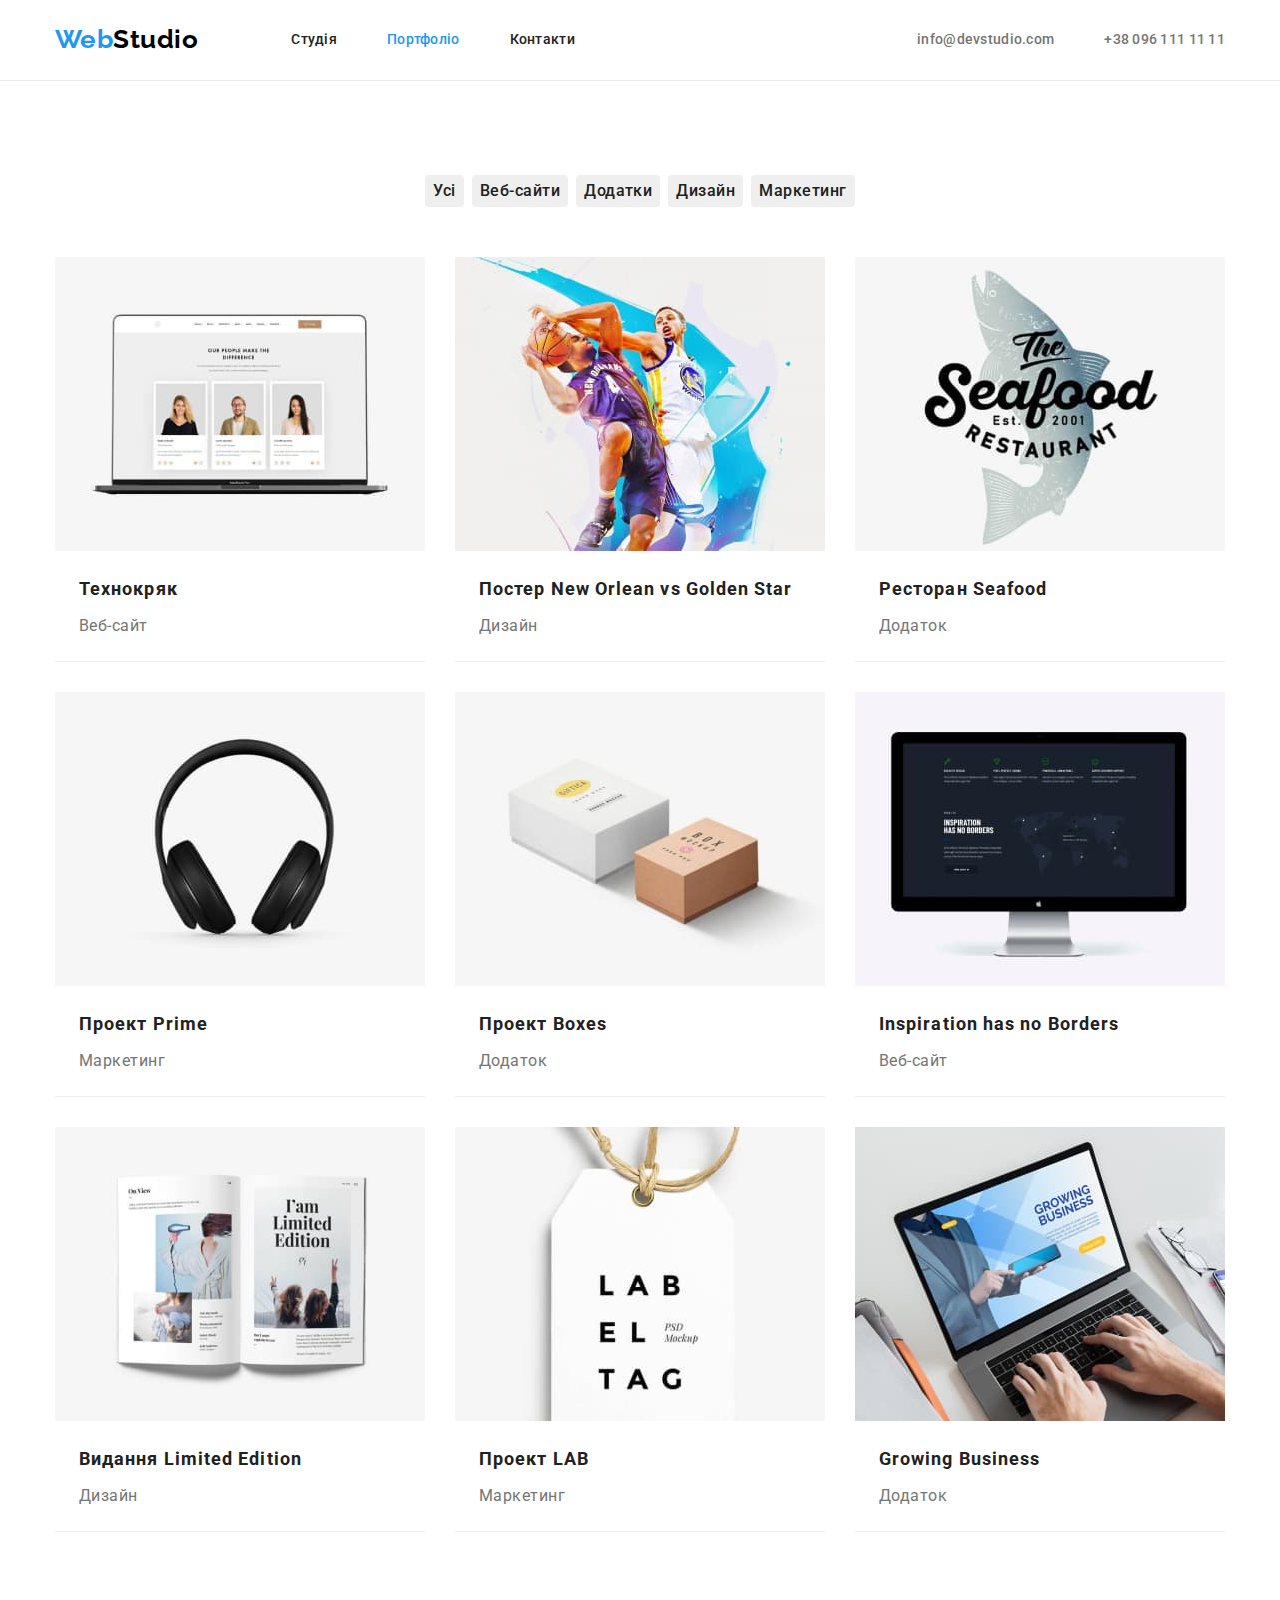
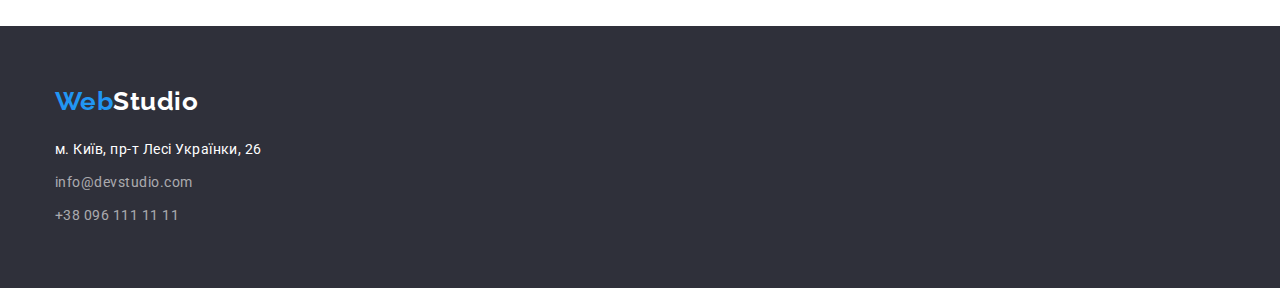
==== portfolio.html @ afb851de "HTML + CSS" ====
<!DOCTYPE html>
<html lang="uk">
  <head>
    <meta charset="UTF-8" />
    <meta http-equiv="X-UA-Compatible" content="IE=edge" />
    <meta name="viewport" content="width=device-width, initial-scale=1.0" />
    <title>Портфоліо</title>
    <link rel="preconnect" href="https://fonts.googleapis.com" />
    <link rel="preconnect" href="https://fonts.gstatic.com" crossorigin />
    <link
      href="https://fonts.googleapis.com/css2?family=Raleway:wght@700&family=Roboto:wght@400;500;700;900&display=swap"
      rel="stylesheet"
    />
    <link
      rel="stylesheet"
      href="https://cdnjs.cloudflare.com/ajax/libs/modern-normalize/1.1.0/modern-normalize.min.css"
    />
    <link rel="stylesheet" href="./css/styles.css" />
  </head>
  <body>
    <!-- Шапка -->
    <header class="hat">
      <div class="container">
        <!-- Головна навігація -->
        <nav class="hat-nav">
          <!-- Логотип -->
          <a href="./index.html" lang="en" class="logo-hat link"
            ><span class="logo-web">Web</span>Studio</a
          >
          <!-- Меню -->
          <ul class="hat-navigation list">
            <li class="item">
              <a href="./index.html" class="studio link">Студія</a>
            </li>
            <li class="item"><a href="" class="current link">Портфоліо</a></li>
            <li class="item"><a href="" class="contact link">Контакти</a></li>
          </ul>
        </nav>
        <!-- Контакти -->
        <ul class="hat-contact list">
          <li class="item">
            <a href="mailto:info@devstudio.com" class="link"
              >info@devstudio.com</a
            >
          </li>
          <li class="item">
            <a href="tel:+380961111111" class="link">+38 096 111 11 11</a>
          </li>
        </ul>
      </div>
    </header>

    <!-- Контент -->
    <main>
      <!-- Портфоліо -->
      <section class="section works">
        <div class="container">
          <!-- Невидимий заголовок -->
          <h1 class="hidden-title">Портфоліо виконаних робіт</h1>
          <!-- Фільтер -->
          <ul class="filter list">
            <li class="item">
              <button type="button" class="push">Усі</button>
            </li>
            <li class="item">
              <button type="button" class="push">Веб-сайти</button>
            </li>
            <li class="item">
              <button type="button" class="push">Додатки</button>
            </li>
            <li class="item">
              <button type="button" class="push">Дизайн</button>
            </li>
            <li class="item">
              <button type="button" class="push">Маркетинг</button>
            </li>
          </ul>
          <!-- Портфоліо робіт -->
          <ul class="works list">
            <li class="item">
              <a href="" class="link">
                <img
                  class="works-img"
                  src="./images/img-portfolio-01.jpg"
                  alt="Ноутбук з відкритим веб-сайтом"
                  width="370"
                  height="294"
                />
                <h2 class="title">Технокряк</h2>
                <p class="type">Веб-сайт</p>
              </a>
            </li>
            <li class="item">
              <a href="" class="link">
                <img
                  class="works-img"
                  src="./images/img-portfolio-02.jpg"
                  alt="Два баскетболісти з м'ячем"
                  width="370"
                  height="294"
                />
                <h2 class="title">Постер New Orlean vs Golden Star</h2>
                <p class="type">Дизайн</p>
              </a>
            </li>
            <li class="item">
              <a href="" class="link">
                <img
                  class="works-img"
                  src="./images/img-portfolio-03.jpg"
                  alt="Логотип ресторану Seafood"
                  width="370"
                  height="294"
                />
                <h2 class="title">Ресторан Seafood</h2>
                <p class="type">Додаток</p>
              </a>
            </li>
            <li class="item">
              <a href="" class="link">
                <img
                  class="works-img"
                  src="./images/img-portfolio-04.jpg"
                  alt="Навушники"
                  width="370"
                  height="294"
                />
                <h2 class="title">Проект Prime</h2>
                <p class="type">Маркетинг</p>
              </a>
            </li>
            <li class="item">
              <a href="" class="link">
                <img
                  class="works-img"
                  src="./images/img-portfolio-05.jpg"
                  alt="Дві коробки"
                  width="370"
                  height="294"
                />
                <h2 class="title">Проект Boxes</h2>
                <p class="type">Додаток</p>
              </a>
            </li>
            <li class="item">
              <a href="" class="link">
                <img
                  class="works-img"
                  src="./images/img-portfolio-06.jpg"
                  alt="Монітор комп'ютера"
                  width="370"
                  height="294"
                />
                <h2 lang="en" class="title">Inspiration has no Borders</h2>
                <p class="type">Веб-сайт</p>
              </a>
            </li>
            <li class="item">
              <a href="" class="link">
                <img
                  class="works-img"
                  src="./images/img-portfolio-07.jpg"
                  alt="Відкрита крижка"
                  width="370"
                  height="294"
                />
                <h2 class="title">Видання Limited Edition</h2>
                <p class="type">Дизайн</p>
              </a>
            </li>
            <li class="item">
              <a href="" class="link">
                <img
                  class="works-img"
                  src="./images/img-portfolio-08.jpg"
                  alt="Логотип LAB EL TAG"
                  width="370"
                  height="294"
                />
                <h2 class="title">Проект LAB</h2>
                <p class="type">Маркетинг</p>
              </a>
            </li>
            <li class="item">
              <a href="" class="link">
                <img
                  class="works-img"
                  src="./images/img-portfolio-09.jpg"
                  alt="Відкритий ноутбук"
                  width="370"
                  height="294"
                />
                <h2 lang="en" class="title">Growing Business</h2>
                <p class="type">Додаток</p>
              </a>
            </li>
          </ul>
        </div>
      </section>
    </main>

    <!-- Підвал -->
    <footer class="lower">
      <div class="container">
        <!-- Логотип -->
        <a href="./index.html" lang="en" class="logo-lower link"
          ><span class="logo-web">Web</span>Studio</a
        >
        <!-- Адреса і контакти -->
        <address class="communication">
          <ul class="lower-contact list">
            <li>
              <a
                href="https://goo.gl/maps/mxhUFA1pZr8x9ej18"
                target="_blank"
                rel="noopener noreferrer"
                class="house link"
                >м. Київ, пр-т Лесі Українки, 26</a
              >
            </li>
            <li>
              <a href="mailto:info@devstudio.com" class="lower-mail link"
                >info@devstudio.com</a
              >
            </li>
            <li>
              <a href="tel:+380961111111" class="lower-tel link"
                >+38 096 111 11 11</a
              >
            </li>
          </ul>
        </address>
      </div>
    </footer>
  </body>
</html>
---- css/styles.css ----
:root {
  --logo-web: #2196f3;
  --logo-studio-hat: #000000;
  --background-global: #ffffff;
  --background-hero-footer: #2f303a;
  --background-team: #f5f4fa;
  --color-primery-white: #ffffff;
  --color-title: #212121;
  --color-text: #757575;
  --color-border-header: #ececec;
  --color-border-potfolio: #eeeeee;
  --hover-focus-button: #2196f3;
}

body {
  background-color: var(--background-global);
  color: var(--color-text);

  font-family: Roboto, sans-serif;
  letter-spacing: 0.03em;

  margin: 0;
}

.container {
  width: 1200px;
  margin-left: auto;
  margin-right: auto;
  padding-left: 15px;
  padding-right: 15px;
}

/* Приховані заголовки, маркери списків, підкреслення посилань */

.hidden-title {
  display: none;
}

.list {
  margin: 0;
  padding: 0;
  list-style: none;
}

.link {
  text-decoration: none;
}

/* Логотип */

.logo-hat,
.logo-lower {
  font-family: Raleway, sans-serif;
  font-weight: 700;
  font-size: 26px;
  line-height: 1.2;
}

.logo-web {
  color: var(--logo-web);
}

.logo-hat {
  color: var(--logo-studio-hat);

  margin-right: 93px;
}

.logo-lower {
  color: var(--color-primery-white);

  margin-top: 0;
}

/* Header - Шапка: меню, пошта і телефон */

.hat .container,
.hat-nav {
  display: flex;
  align-items: center;
}

.hat-navigation.list,
.hat-contact.list {
  display: flex;

  font-weight: 500;
  font-size: 14px;
  line-height: 1.14;
  letter-spacing: 0.02em;
}

.hat-navigation > .item:not(:last-child),
.hat-contact > .item:not(:last-child) {
  margin-right: 50px;
}

.hat-navigation .link,
.hat-contact .link {
  display: block;
  padding-top: 32px;
  padding-bottom: 32px;
}

.studio,
.portfolio,
.contact {
  color: var(--color-title);
}

.hat-contact.list {
  margin-left: auto;
}

.hat-contact .link {
  color: var(--color-text);
}

.hat {
  border-bottom: 1px solid var(--color-border-header);
}

/* Footer - Підвал: адреса, пошта і телефон */

.lower {
  background-color: var(--background-hero-footer);

  font-size: 14px;
  line-height: 1.71;

  padding-top: 60px;
  padding-bottom: 60px;
}

.communication {
  margin-top: 20px;
}

.lower-contact .link {
  font-style: normal;

  display: inline-block;
  padding: 0;
  margin: 0;
}

.lower-contact .house.link,
.lower-contact .lower-mail.link {
  margin-bottom: 9px;
}

.house {
  color: var(--color-primery-white);
}

.lower-mail,
.lower-tel {
  color: rgba(255, 255, 255, 0.6);
}

/* Hover and Focus: navigation and contact */

.current,
.hat-navigation a:hover,
.hat-navigation a:focus,
.hat-contact a:hover,
.hat-contact a:focus,
.communication a:hover,
.communication a:focus {
  color: var(--hover-focus-button);
}

/* HOME PAGE - СТУДІЯ */

/* Hero */

.section.hero {
  background-color: var(--background-hero-footer);
  text-align: center;
  padding-top: 200px;
  padding-bottom: 200px;
}

.section.hero .title {
  color: var(--color-primery-white);

  font-weight: 900;
  font-size: 44px;
  line-height: 1.36;
  letter-spacing: 0.06em;
  text-transform: uppercase;

  margin-top: 0;
  margin-bottom: 30px;
}

.section.hero .push {
  background-color: var(--hover-focus-button);
  color: var(--color-primery-white);

  font-family: inherit;
  font-weight: 700;
  font-size: 16px;
  line-height: 1.88;
  align-items: center;
  letter-spacing: 0.06em;

  cursor: pointer;

  border-radius: 4px;
}

/* Особливості */

.section.features {
  padding-top: 94px;
  padding-bottom: 94px;
}

.section.features .list {
  display: flex;
}

.section.features .item:not(:last-child) {
  margin-right: 30px;
}

.section.features .title {
  color: var(--color-title);

  font-weight: 700;
  font-size: 14px;
  line-height: 1.14;
  text-transform: uppercase;

  margin-top: 0;
  margin-bottom: 10px;
}

.section.features .text {
  font-size: 14px;
  line-height: 1.71;

  margin-top: 0;
  margin-bottom: 0;
}

/* Послуги */

.section.service {
  padding-bottom: 94px;
}

.section.service .list,
.section.team .list {
  display: flex;
}

.service-img {
  display: block;
}

.section.service .item:not(:last-child) {
  margin-right: 30px;
}

.our-service,
.our-team {
  color: var(--color-title);

  font-weight: 700;
  font-size: 36px;
  line-height: 1.17;
  text-align: center;

  margin-top: 0;
  margin-bottom: 50px;
}

/* Команда */

.section.team {
  background-color: var(--background-team);

  padding-top: 94px;
  padding-bottom: 94px;
}

.section.team .item:not(:last-child) {
  margin-right: 30px;
}

.team-img {
  display: block;
  margin-bottom: 30px;
}

.section.team .item {
  background-color: var(--background-global);
  padding-bottom: 30px;
}

.section.team .title {
  color: var(--color-title);

  font-weight: 500;
  font-size: 16px;
  line-height: 1.19;
  text-align: center;

  margin-top: 0;
  margin-bottom: 10px;
}

.section.team .type {
  font-size: 16px;
  line-height: 1.19;
  text-align: center;

  margin-top: 0;
  margin-bottom: 0;
}

/* PAGE - ПОРТФОЛІО */

/* Портфоліо - Фільтр */

.section.works {
  padding-top: 94px;
  padding-bottom: 94px;
}

.section.works .filter.list {
  display: flex;
  justify-content: center;
  margin-bottom: 50px;
}

.filter.list > .item {
  margin-right: 8px;
}

.filter.list > .item:last-of-type {
  margin-right: 0;
}

.filter .push {
  color: var(--color-title);

  font-family: inherit;
  font-weight: 500;
  font-size: 16px;
  line-height: 1.63;
  text-align: center;
  letter-spacing: 0.03em;

  cursor: pointer;

  border-color: transparent;
  border-radius: 4px;
}

.filter .push:hover,
.filter .push:focus {
  background-color: var(--hover-focus-button);
  color: var(--color-primery-white);
}

/* Портфоліо - Фото і текст */

.section.works .works.list {
  display: flex;
  flex-wrap: wrap;
  gap: 30px;
}

.works.list > .item {
  flex-basis: calc((100% - 60px) / 3);

  padding-bottom: 20px;

  border-bottom: 1px solid var(--color-border-potfolio);
}

.works-img {
  display: block;
  margin-bottom: 20px;
}

.works .title {
  color: var(--color-title);

  font-weight: 700;
  font-size: 18px;
  line-height: 2;
  letter-spacing: 0.06em;

  margin-top: 0;
  margin-bottom: 4px;
  padding-left: 24px;
  padding-right: 24px;
}

.works .type {
  color: var(--color-text);

  font-size: 16px;
  line-height: 1.88;

  margin-top: 0;
  margin-bottom: 0;
  padding-left: 24px;
  padding-right: 24px;
}
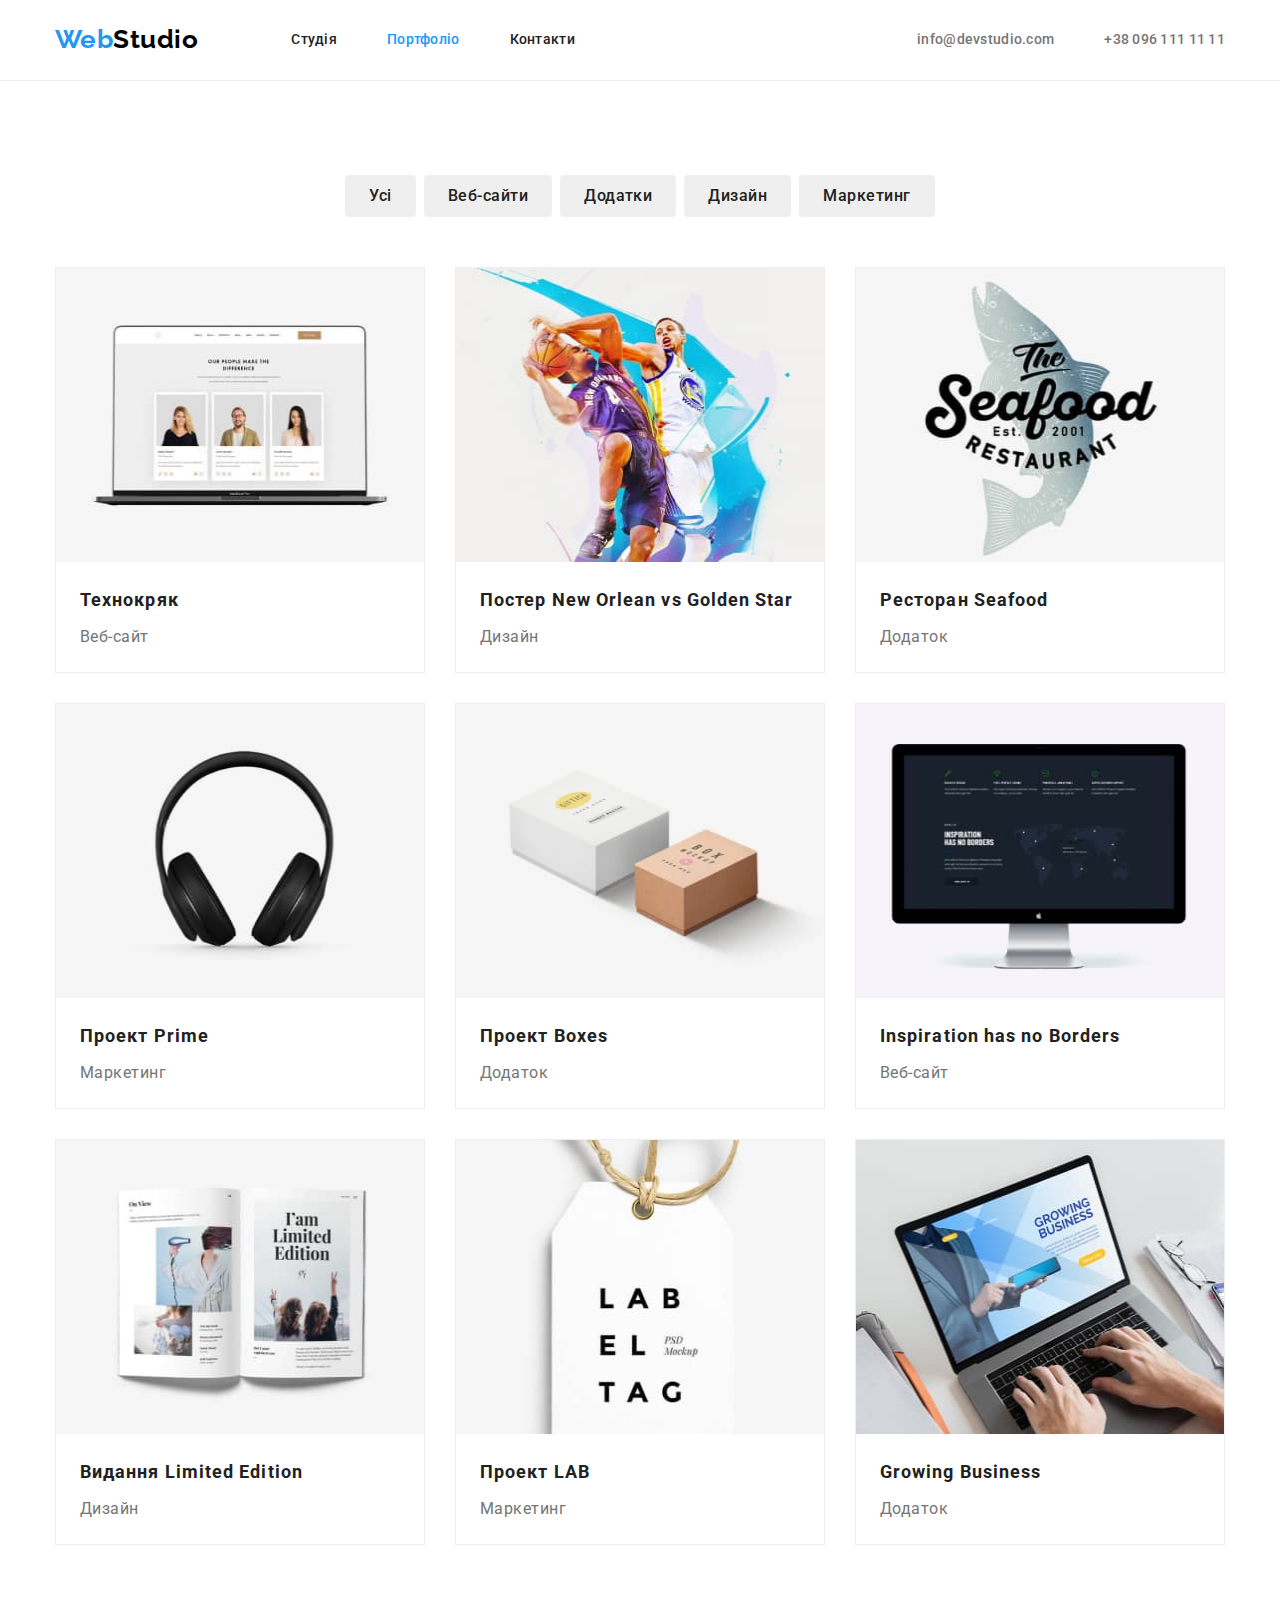
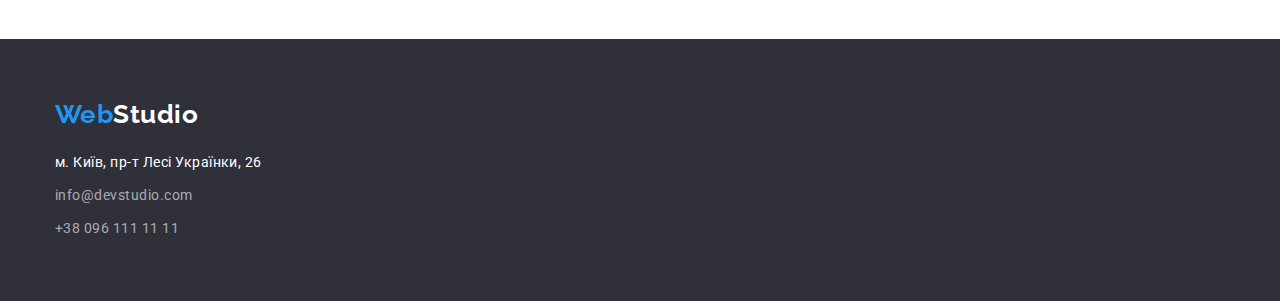
==== commit e6d88ea8: "Update" ====
--- a/portfolio.html
+++ b/portfolio.html
@@ -32,8 +32,8 @@
             <li class="item">
               <a href="./index.html" class="studio link">Студія</a>
             </li>
-            <li class="item"><a href="" class="current link">Портфоліо</a></li>
-            <li class="item"><a href="" class="contact link">Контакти</a></li>
+            <li class="item"><a href="#" class="current link">Портфоліо</a></li>
+            <li class="item"><a href="#" class="contact link">Контакти</a></li>
           </ul>
         </nav>
         <!-- Контакти -->
@@ -78,12 +78,17 @@
           <!-- Портфоліо робіт -->
           <ul class="works list">
             <li class="item">
-              <a href="" class="link">
+              <a
+                href="#"
+                class="link"
+                target="_blank"
+                rel="noopener noreferrer"
+              >
                 <img
                   class="works-img"
                   src="./images/img-portfolio-01.jpg"
                   alt="Ноутбук з відкритим веб-сайтом"
-                  width="370"
+                  width="368"
                   height="294"
                 />
                 <h2 class="title">Технокряк</h2>
@@ -91,12 +96,17 @@
               </a>
             </li>
             <li class="item">
-              <a href="" class="link">
+              <a
+                href="#"
+                class="link"
+                target="_blank"
+                rel="noopener noreferrer"
+              >
                 <img
                   class="works-img"
                   src="./images/img-portfolio-02.jpg"
                   alt="Два баскетболісти з м'ячем"
-                  width="370"
+                  width="368"
                   height="294"
                 />
                 <h2 class="title">Постер New Orlean vs Golden Star</h2>
@@ -104,12 +114,17 @@
               </a>
             </li>
             <li class="item">
-              <a href="" class="link">
+              <a
+                href="#"
+                class="link"
+                target="_blank"
+                rel="noopener noreferrer"
+              >
                 <img
                   class="works-img"
                   src="./images/img-portfolio-03.jpg"
                   alt="Логотип ресторану Seafood"
-                  width="370"
+                  width="368"
                   height="294"
                 />
                 <h2 class="title">Ресторан Seafood</h2>
@@ -117,12 +132,17 @@
               </a>
             </li>
             <li class="item">
-              <a href="" class="link">
+              <a
+                href="#"
+                class="link"
+                target="_blank"
+                rel="noopener noreferrer"
+              >
                 <img
                   class="works-img"
                   src="./images/img-portfolio-04.jpg"
                   alt="Навушники"
-                  width="370"
+                  width="368"
                   height="294"
                 />
                 <h2 class="title">Проект Prime</h2>
@@ -130,12 +150,17 @@
               </a>
             </li>
             <li class="item">
-              <a href="" class="link">
+              <a
+                href="#"
+                class="link"
+                target="_blank"
+                rel="noopener noreferrer"
+              >
                 <img
                   class="works-img"
                   src="./images/img-portfolio-05.jpg"
                   alt="Дві коробки"
-                  width="370"
+                  width="368"
                   height="294"
                 />
                 <h2 class="title">Проект Boxes</h2>
@@ -143,12 +168,17 @@
               </a>
             </li>
             <li class="item">
-              <a href="" class="link">
+              <a
+                href="#"
+                class="link"
+                target="_blank"
+                rel="noopener noreferrer"
+              >
                 <img
                   class="works-img"
                   src="./images/img-portfolio-06.jpg"
                   alt="Монітор комп'ютера"
-                  width="370"
+                  width="368"
                   height="294"
                 />
                 <h2 lang="en" class="title">Inspiration has no Borders</h2>
@@ -156,12 +186,17 @@
               </a>
             </li>
             <li class="item">
-              <a href="" class="link">
+              <a
+                href="#"
+                class="link"
+                target="_blank"
+                rel="noopener noreferrer"
+              >
                 <img
                   class="works-img"
                   src="./images/img-portfolio-07.jpg"
                   alt="Відкрита крижка"
-                  width="370"
+                  width="368"
                   height="294"
                 />
                 <h2 class="title">Видання Limited Edition</h2>
@@ -169,12 +204,17 @@
               </a>
             </li>
             <li class="item">
-              <a href="" class="link">
+              <a
+                href="#"
+                class="link"
+                target="_blank"
+                rel="noopener noreferrer"
+              >
                 <img
                   class="works-img"
                   src="./images/img-portfolio-08.jpg"
                   alt="Логотип LAB EL TAG"
-                  width="370"
+                  width="368"
                   height="294"
                 />
                 <h2 class="title">Проект LAB</h2>
@@ -182,12 +222,17 @@
               </a>
             </li>
             <li class="item">
-              <a href="" class="link">
+              <a
+                href="#"
+                class="link"
+                target="_blank"
+                rel="noopener noreferrer"
+              >
                 <img
                   class="works-img"
                   src="./images/img-portfolio-09.jpg"
                   alt="Відкритий ноутбук"
-                  width="370"
+                  width="368"
                   height="294"
                 />
                 <h2 lang="en" class="title">Growing Business</h2>
--- a/css/styles.css
+++ b/css/styles.css
@@ -33,7 +33,9 @@
 /* Приховані заголовки, маркери списків, підкреслення посилань */
 
 .hidden-title {
-  display: none;
+  color: transparent;
+  font-size: 0;
+  margin: 0;
 }
 
 .list {
@@ -176,12 +178,16 @@
 
 .section.hero {
   background-color: var(--background-hero-footer);
-  text-align: center;
+
+  text-align: center;
+
   padding-top: 200px;
   padding-bottom: 200px;
 }
 
 .section.hero .title {
+  width: 696px;
+
   color: var(--color-primery-white);
 
   font-weight: 900;
@@ -190,8 +196,7 @@
   letter-spacing: 0.06em;
   text-transform: uppercase;
 
-  margin-top: 0;
-  margin-bottom: 30px;
+  margin: 0 auto 30px auto;
 }
 
 .section.hero .push {
@@ -200,14 +205,15 @@
 
   font-family: inherit;
   font-weight: 700;
-  font-size: 16px;
   line-height: 1.88;
   align-items: center;
   letter-spacing: 0.06em;
 
   cursor: pointer;
 
+  padding: 10px 32px 10px 32px;
   border-radius: 4px;
+  border-color: transparent;
 }
 
 /* Особливості */
@@ -221,6 +227,10 @@
   display: flex;
 }
 
+.section.features .item {
+  width: 270px;
+}
+
 .section.features .item:not(:last-child) {
   margin-right: 30px;
 }
@@ -228,7 +238,6 @@
 .section.features .title {
   color: var(--color-title);
 
-  font-weight: 700;
   font-size: 14px;
   line-height: 1.14;
   text-transform: uppercase;
@@ -258,6 +267,7 @@
 
 .service-img {
   display: block;
+  text-align: center;
 }
 
 .section.service .item:not(:last-child) {
@@ -268,7 +278,6 @@
 .our-team {
   color: var(--color-title);
 
-  font-weight: 700;
   font-size: 36px;
   line-height: 1.17;
   text-align: center;
@@ -292,11 +301,14 @@
 
 .team-img {
   display: block;
+  text-align: center;
+
   margin-bottom: 30px;
 }
 
 .section.team .item {
   background-color: var(--background-global);
+
   padding-bottom: 30px;
 }
 
@@ -304,7 +316,6 @@
   color: var(--color-title);
 
   font-weight: 500;
-  font-size: 16px;
   line-height: 1.19;
   text-align: center;
 
@@ -313,7 +324,6 @@
 }
 
 .section.team .type {
-  font-size: 16px;
   line-height: 1.19;
   text-align: center;
 
@@ -349,12 +359,13 @@
 
   font-family: inherit;
   font-weight: 500;
-  font-size: 16px;
   line-height: 1.63;
   text-align: center;
   letter-spacing: 0.03em;
 
   cursor: pointer;
+
+  padding: 6px 22px 6px 22px;
 
   border-color: transparent;
   border-radius: 4px;
@@ -375,22 +386,25 @@
 }
 
 .works.list > .item {
-  flex-basis: calc((100% - 60px) / 3);
+  flex-basis: calc((100% - 10px) / 3);
+  max-width: 370px;
 
   padding-bottom: 20px;
 
-  border-bottom: 1px solid var(--color-border-potfolio);
+  border: 1px solid var(--color-border-potfolio);
 }
 
 .works-img {
   display: block;
-  margin-bottom: 20px;
+  text-align: center;
+  box-sizing: border-box;
+
+  margin: 0 auto 20px auto;
 }
 
 .works .title {
   color: var(--color-title);
 
-  font-weight: 700;
   font-size: 18px;
   line-height: 2;
   letter-spacing: 0.06em;
@@ -404,7 +418,6 @@
 .works .type {
   color: var(--color-text);
 
-  font-size: 16px;
   line-height: 1.88;
 
   margin-top: 0;
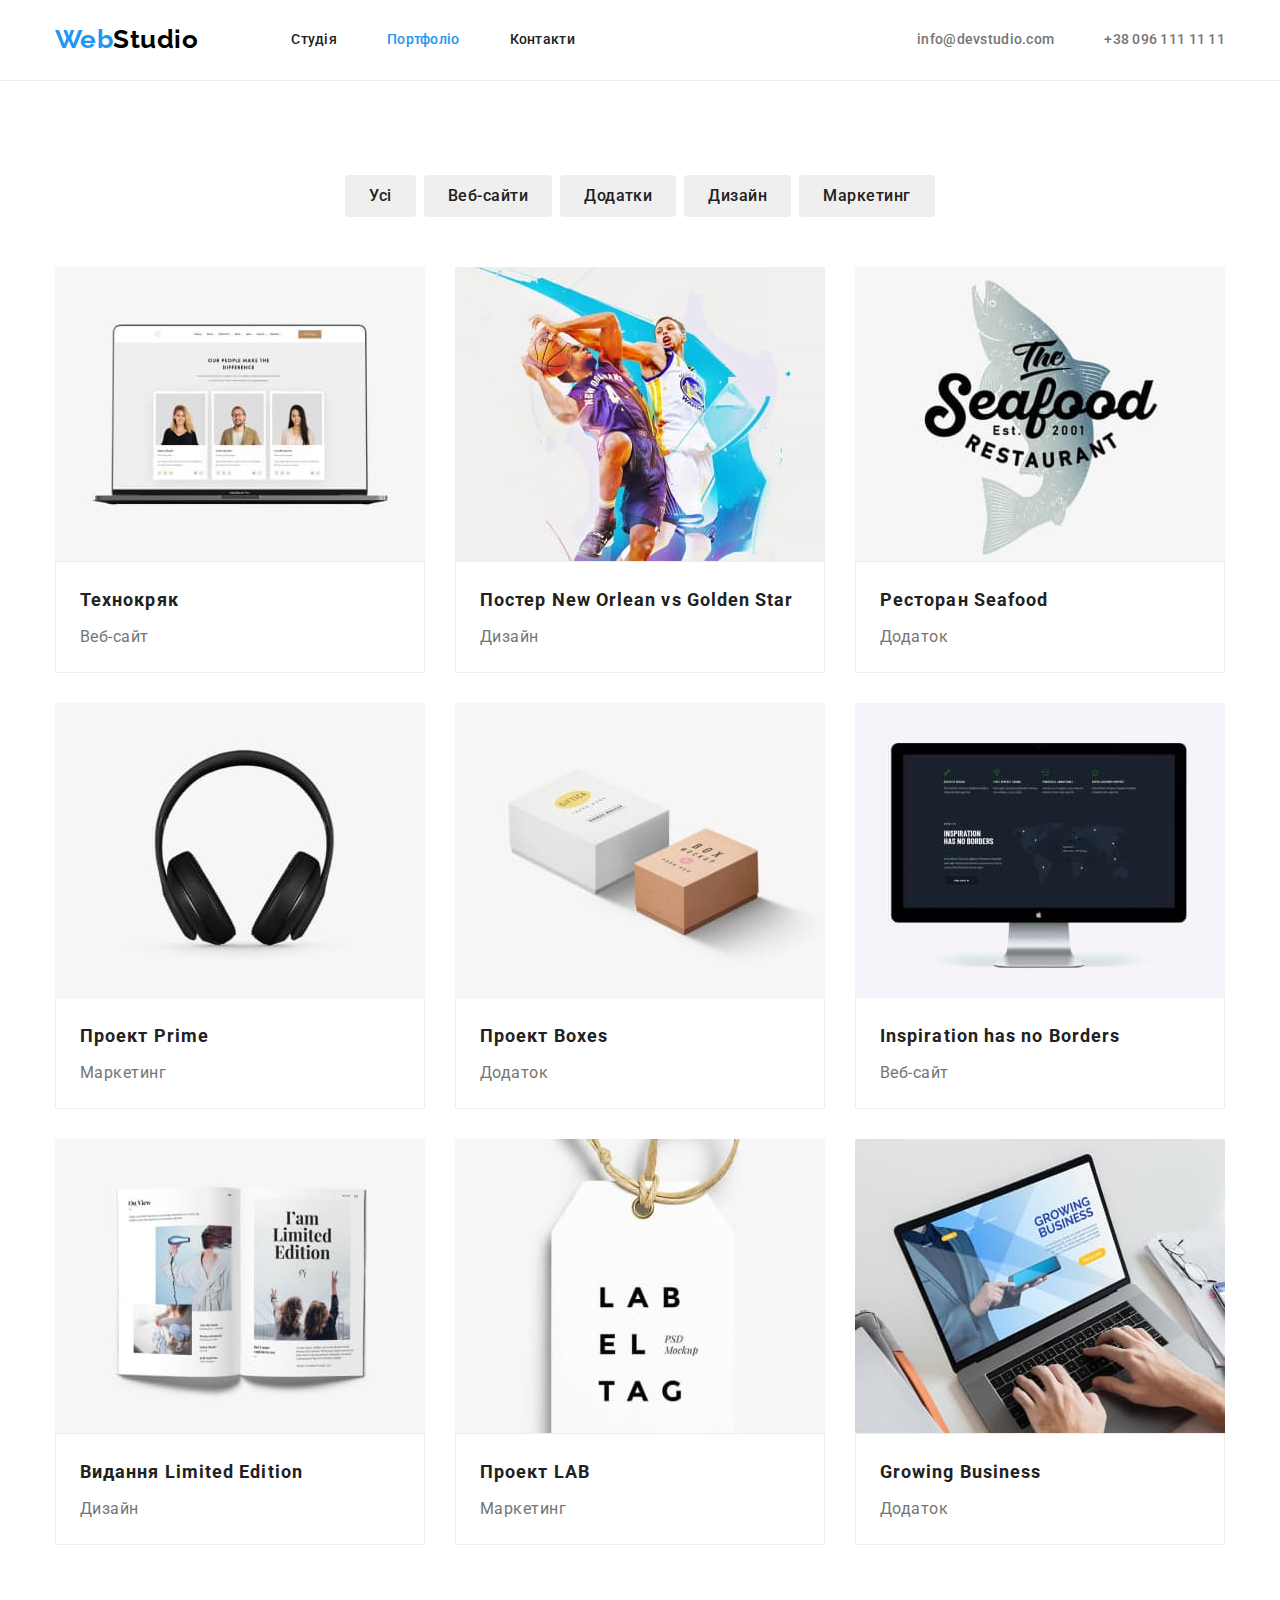
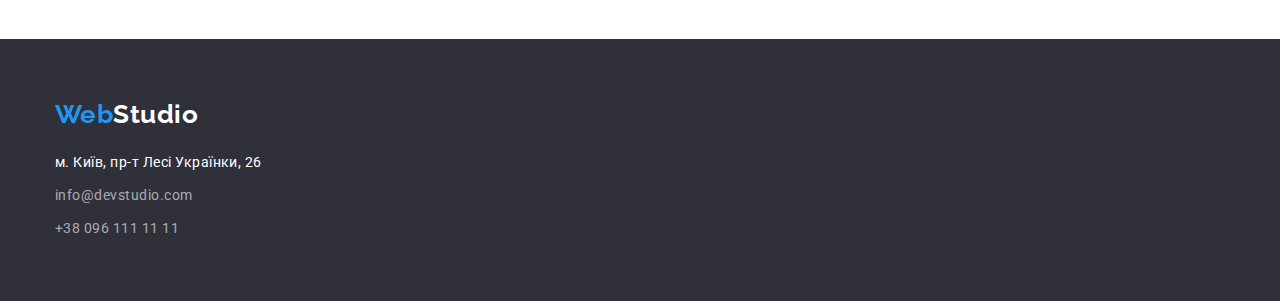
==== commit 09e19736: "Update" ====
--- a/portfolio.html
+++ b/portfolio.html
@@ -88,11 +88,13 @@
                   class="works-img"
                   src="./images/img-portfolio-01.jpg"
                   alt="Ноутбук з відкритим веб-сайтом"
-                  width="368"
-                  height="294"
-                />
-                <h2 class="title">Технокряк</h2>
-                <p class="type">Веб-сайт</p>
+                  width="370"
+                  height="294"
+                />
+                <div class="text">
+                  <h2 class="title">Технокряк</h2>
+                  <p class="type">Веб-сайт</p>
+                </div>
               </a>
             </li>
             <li class="item">
@@ -106,11 +108,13 @@
                   class="works-img"
                   src="./images/img-portfolio-02.jpg"
                   alt="Два баскетболісти з м'ячем"
-                  width="368"
-                  height="294"
-                />
-                <h2 class="title">Постер New Orlean vs Golden Star</h2>
-                <p class="type">Дизайн</p>
+                  width="370"
+                  height="294"
+                />
+                <div class="text">
+                  <h2 class="title">Постер New Orlean vs Golden Star</h2>
+                  <p class="type">Дизайн</p>
+                </div>
               </a>
             </li>
             <li class="item">
@@ -124,11 +128,13 @@
                   class="works-img"
                   src="./images/img-portfolio-03.jpg"
                   alt="Логотип ресторану Seafood"
-                  width="368"
-                  height="294"
-                />
-                <h2 class="title">Ресторан Seafood</h2>
-                <p class="type">Додаток</p>
+                  width="370"
+                  height="294"
+                />
+                <div class="text">
+                  <h2 class="title">Ресторан Seafood</h2>
+                  <p class="type">Додаток</p>
+                </div>
               </a>
             </li>
             <li class="item">
@@ -142,11 +148,13 @@
                   class="works-img"
                   src="./images/img-portfolio-04.jpg"
                   alt="Навушники"
-                  width="368"
-                  height="294"
-                />
-                <h2 class="title">Проект Prime</h2>
-                <p class="type">Маркетинг</p>
+                  width="370"
+                  height="294"
+                />
+                <div class="text">
+                  <h2 class="title">Проект Prime</h2>
+                  <p class="type">Маркетинг</p>
+                </div>
               </a>
             </li>
             <li class="item">
@@ -160,11 +168,13 @@
                   class="works-img"
                   src="./images/img-portfolio-05.jpg"
                   alt="Дві коробки"
-                  width="368"
-                  height="294"
-                />
-                <h2 class="title">Проект Boxes</h2>
-                <p class="type">Додаток</p>
+                  width="370"
+                  height="294"
+                />
+                <div class="text">
+                  <h2 class="title">Проект Boxes</h2>
+                  <p class="type">Додаток</p>
+                </div>
               </a>
             </li>
             <li class="item">
@@ -178,11 +188,13 @@
                   class="works-img"
                   src="./images/img-portfolio-06.jpg"
                   alt="Монітор комп'ютера"
-                  width="368"
-                  height="294"
-                />
-                <h2 lang="en" class="title">Inspiration has no Borders</h2>
-                <p class="type">Веб-сайт</p>
+                  width="370"
+                  height="294"
+                />
+                <div class="text">
+                  <h2 lang="en" class="title">Inspiration has no Borders</h2>
+                  <p class="type">Веб-сайт</p>
+                </div>
               </a>
             </li>
             <li class="item">
@@ -196,11 +208,13 @@
                   class="works-img"
                   src="./images/img-portfolio-07.jpg"
                   alt="Відкрита крижка"
-                  width="368"
-                  height="294"
-                />
-                <h2 class="title">Видання Limited Edition</h2>
-                <p class="type">Дизайн</p>
+                  width="370"
+                  height="294"
+                />
+                <div class="text">
+                  <h2 class="title">Видання Limited Edition</h2>
+                  <p class="type">Дизайн</p>
+                </div>
               </a>
             </li>
             <li class="item">
@@ -214,11 +228,13 @@
                   class="works-img"
                   src="./images/img-portfolio-08.jpg"
                   alt="Логотип LAB EL TAG"
-                  width="368"
-                  height="294"
-                />
-                <h2 class="title">Проект LAB</h2>
-                <p class="type">Маркетинг</p>
+                  width="370"
+                  height="294"
+                />
+                <div class="text">
+                  <h2 class="title">Проект LAB</h2>
+                  <p class="type">Маркетинг</p>
+                </div>
               </a>
             </li>
             <li class="item">
@@ -232,11 +248,13 @@
                   class="works-img"
                   src="./images/img-portfolio-09.jpg"
                   alt="Відкритий ноутбук"
-                  width="368"
-                  height="294"
-                />
-                <h2 lang="en" class="title">Growing Business</h2>
-                <p class="type">Додаток</p>
+                  width="370"
+                  height="294"
+                />
+                <div class="text">
+                  <h2 lang="en" class="title">Growing Business</h2>
+                  <p class="type">Додаток</p>
+                </div>
               </a>
             </li>
           </ul>
--- a/css/styles.css
+++ b/css/styles.css
@@ -186,7 +186,7 @@
 }
 
 .section.hero .title {
-  width: 696px;
+  max-width: 696px;
 
   color: var(--color-primery-white);
 
@@ -386,12 +386,7 @@
 }
 
 .works.list > .item {
-  flex-basis: calc((100% - 10px) / 3);
-  max-width: 370px;
-
-  padding-bottom: 20px;
-
-  border: 1px solid var(--color-border-potfolio);
+  flex-basis: calc((100% - 60px) / 3);
 }
 
 .works-img {
@@ -399,7 +394,13 @@
   text-align: center;
   box-sizing: border-box;
 
-  margin: 0 auto 20px auto;
+  margin: 0;
+}
+
+.section.works .text {
+  padding: 20px 24px;
+
+  border: 1px solid var(--color-border-potfolio);
 }
 
 .works .title {
@@ -411,8 +412,6 @@
 
   margin-top: 0;
   margin-bottom: 4px;
-  padding-left: 24px;
-  padding-right: 24px;
 }
 
 .works .type {
@@ -422,6 +421,4 @@
 
   margin-top: 0;
   margin-bottom: 0;
-  padding-left: 24px;
-  padding-right: 24px;
-}
+}
